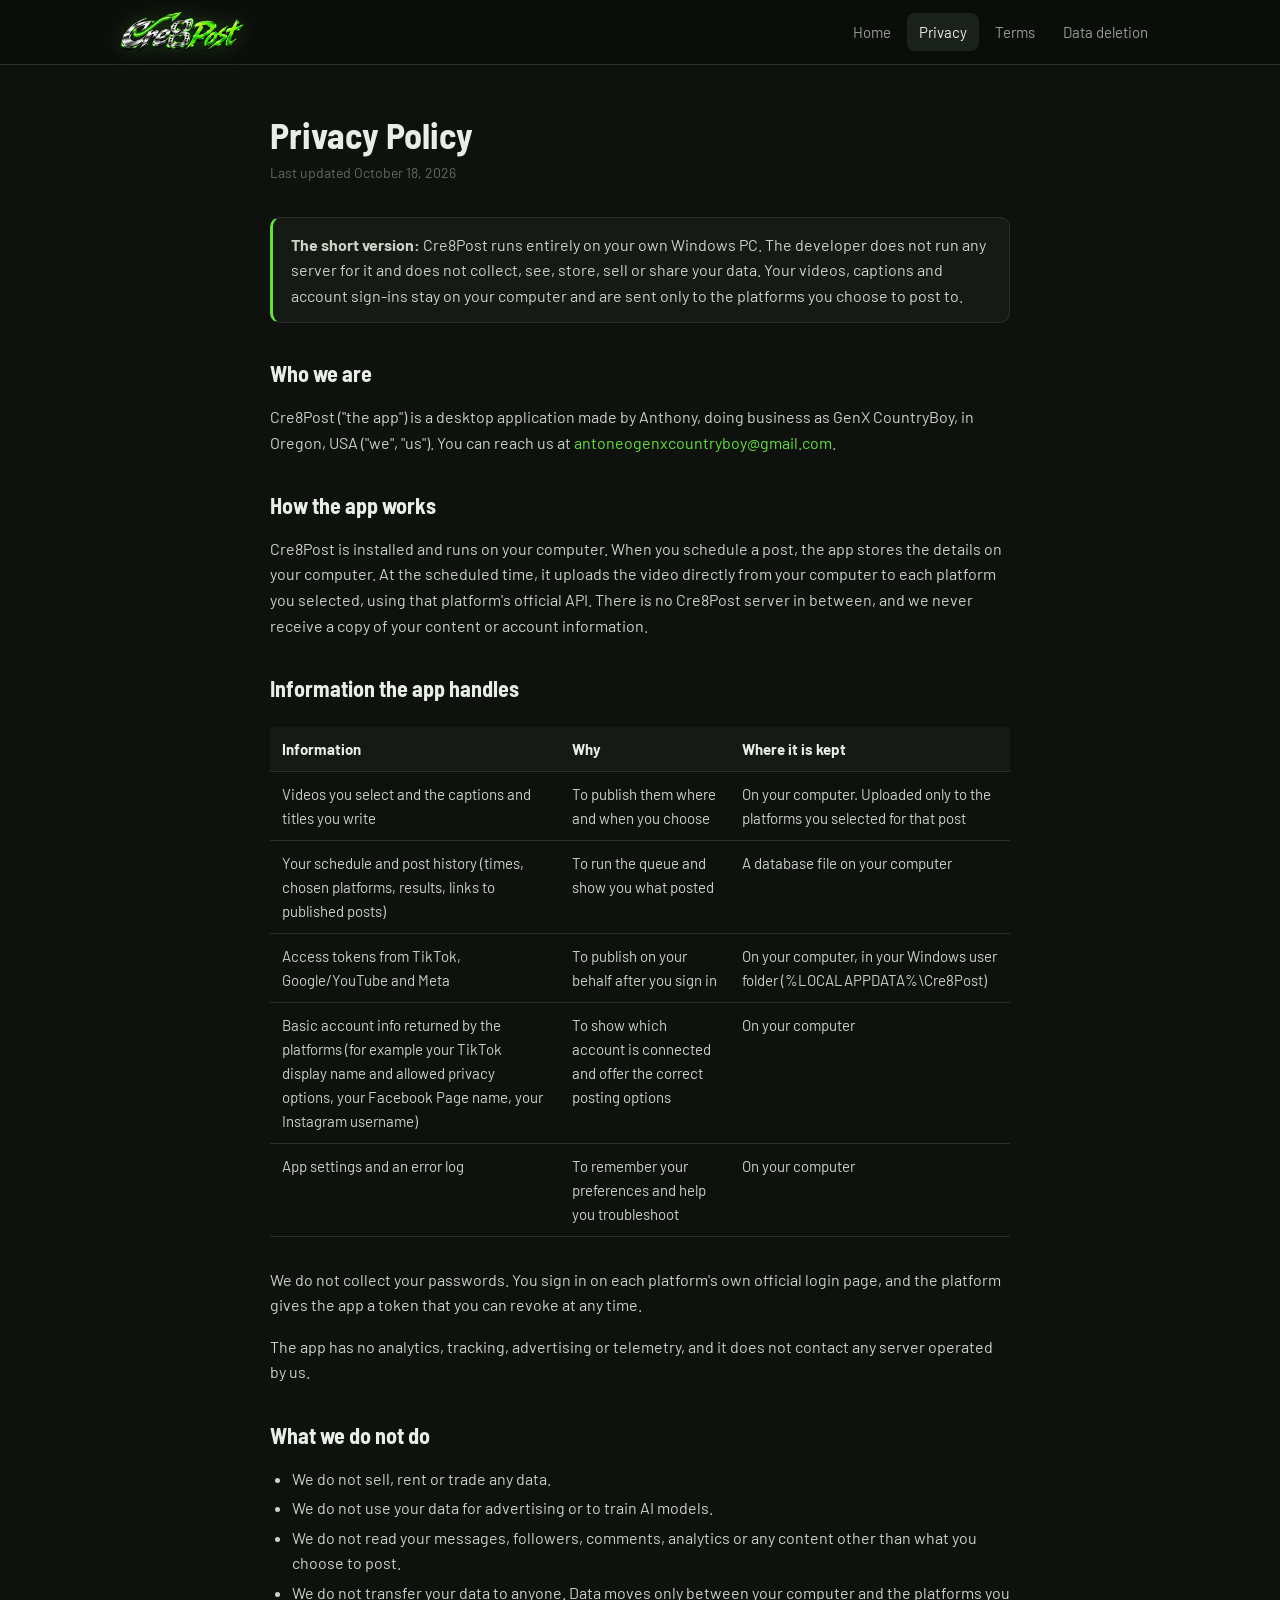
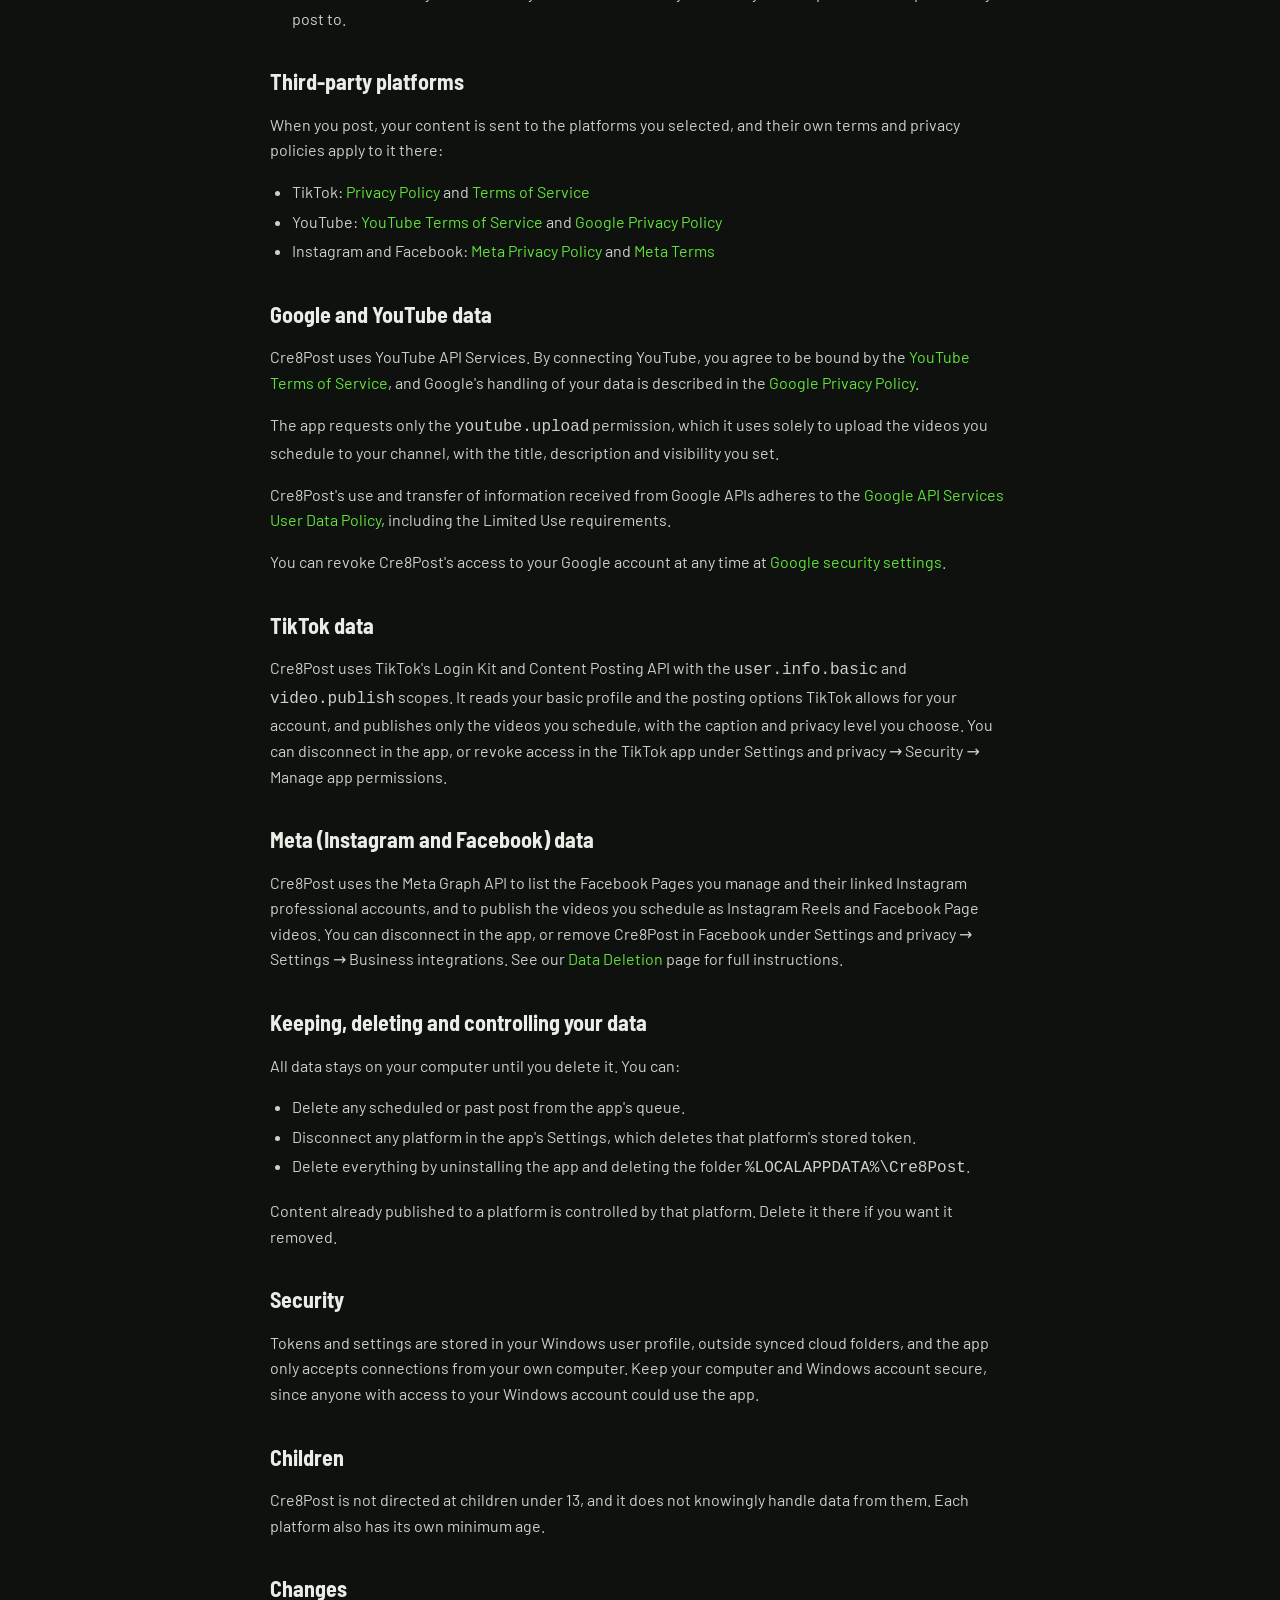
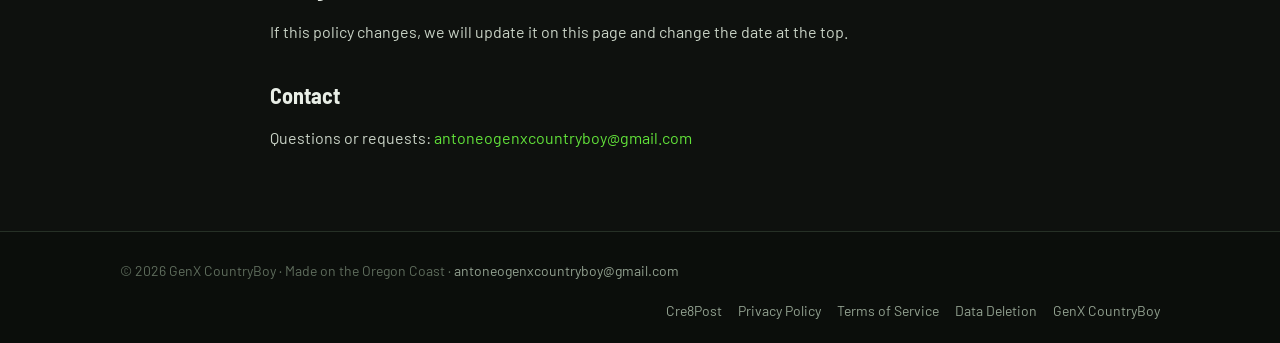
==== cre8post/privacy.html @ 939ba69d "Add GenX CountryBoy hub and Cre8Post site (home, privacy, terms, data deletion) Co-Authored-By: Clau" ====
<!doctype html>
<html lang="en">
<head>
<meta charset="utf-8">
<meta name="viewport" content="width=device-width, initial-scale=1">
<title>Privacy Policy · Cre8Post</title>
<meta name="description" content="How Cre8Post handles your data.">
<meta name="theme-color" content="#0E110E">
<link rel="icon" href="img/icon-32.png"><link rel="apple-touch-icon" href="img/icon-180.png">
<link rel="preconnect" href="https://fonts.googleapis.com"><link rel="preconnect" href="https://fonts.gstatic.com" crossorigin><link href="https://fonts.googleapis.com/css2?family=Barlow:wght@400;600&family=Barlow+Semi+Condensed:wght@600;700&display=swap" rel="stylesheet">
<link rel="stylesheet" href="../site.css">
</head>
<body>
<header class="top"><div class="wrap">
  <a class="brand" href="./"><img src="img/wordmark.png" alt="Cre8Post"></a>
  <nav>
    <a href="./" class="">Home</a>
    <a href="privacy.html" class="on">Privacy</a>
    <a href="terms.html" class="">Terms</a>
    <a href="data-deletion.html" class="">Data deletion</a>
  </nav>
</div></header>

<main class="doc"><div class="wrap">
<h1>Privacy Policy</h1>
<p class="meta">Last updated October 18, 2026</p>

<div class="box"><p><b>The short version:</b> Cre8Post runs entirely on your own Windows PC. The developer does not run any server for it and does not collect, see, store, sell or share your data. Your videos, captions and account sign-ins stay on your computer and are sent only to the platforms you choose to post to.</p></div>

<h2>Who we are</h2>
<p>Cre8Post ("the app") is a desktop application made by Anthony, doing business as GenX CountryBoy, in Oregon, USA ("we", "us"). You can reach us at <a href="mailto:antoneogenxcountryboy@gmail.com">antoneogenxcountryboy@gmail.com</a>.</p>

<h2>How the app works</h2>
<p>Cre8Post is installed and runs on your computer. When you schedule a post, the app stores the details on your computer. At the scheduled time, it uploads the video directly from your computer to each platform you selected, using that platform's official API. There is no Cre8Post server in between, and we never receive a copy of your content or account information.</p>

<h2>Information the app handles</h2>
<div class="tablewrap"><table>
<tr><th>Information</th><th>Why</th><th>Where it is kept</th></tr>
<tr><td>Videos you select and the captions and titles you write</td><td>To publish them where and when you choose</td><td>On your computer. Uploaded only to the platforms you selected for that post</td></tr>
<tr><td>Your schedule and post history (times, chosen platforms, results, links to published posts)</td><td>To run the queue and show you what posted</td><td>A database file on your computer</td></tr>
<tr><td>Access tokens from TikTok, Google/YouTube and Meta</td><td>To publish on your behalf after you sign in</td><td>On your computer, in your Windows user folder (%LOCALAPPDATA%\Cre8Post)</td></tr>
<tr><td>Basic account info returned by the platforms (for example your TikTok display name and allowed privacy options, your Facebook Page name, your Instagram username)</td><td>To show which account is connected and offer the correct posting options</td><td>On your computer</td></tr>
<tr><td>App settings and an error log</td><td>To remember your preferences and help you troubleshoot</td><td>On your computer</td></tr>
</table></div>
<p>We do not collect your passwords. You sign in on each platform's own official login page, and the platform gives the app a token that you can revoke at any time.</p>
<p>The app has no analytics, tracking, advertising or telemetry, and it does not contact any server operated by us.</p>

<h2>What we do not do</h2>
<ul>
<li>We do not sell, rent or trade any data.</li>
<li>We do not use your data for advertising or to train AI models.</li>
<li>We do not read your messages, followers, comments, analytics or any content other than what you choose to post.</li>
<li>We do not transfer your data to anyone. Data moves only between your computer and the platforms you post to.</li>
</ul>

<h2>Third-party platforms</h2>
<p>When you post, your content is sent to the platforms you selected, and their own terms and privacy policies apply to it there:</p>
<ul>
<li>TikTok: <a href="https://www.tiktok.com/legal/privacy-policy">Privacy Policy</a> and <a href="https://www.tiktok.com/legal/terms-of-service">Terms of Service</a></li>
<li>YouTube: <a href="https://www.youtube.com/t/terms">YouTube Terms of Service</a> and <a href="https://policies.google.com/privacy">Google Privacy Policy</a></li>
<li>Instagram and Facebook: <a href="https://www.facebook.com/privacy/policy/">Meta Privacy Policy</a> and <a href="https://www.facebook.com/terms.php">Meta Terms</a></li>
</ul>

<h2>Google and YouTube data</h2>
<p>Cre8Post uses YouTube API Services. By connecting YouTube, you agree to be bound by the <a href="https://www.youtube.com/t/terms">YouTube Terms of Service</a>, and Google's handling of your data is described in the <a href="https://policies.google.com/privacy">Google Privacy Policy</a>.</p>
<p>The app requests only the <code>youtube.upload</code> permission, which it uses solely to upload the videos you schedule to your channel, with the title, description and visibility you set.</p>
<p>Cre8Post's use and transfer of information received from Google APIs adheres to the <a href="https://developers.google.com/terms/api-services-user-data-policy">Google API Services User Data Policy</a>, including the Limited Use requirements.</p>
<p>You can revoke Cre8Post's access to your Google account at any time at <a href="https://security.google.com/settings/security/permissions">Google security settings</a>.</p>

<h2>TikTok data</h2>
<p>Cre8Post uses TikTok's Login Kit and Content Posting API with the <code>user.info.basic</code> and <code>video.publish</code> scopes. It reads your basic profile and the posting options TikTok allows for your account, and publishes only the videos you schedule, with the caption and privacy level you choose. You can disconnect in the app, or revoke access in the TikTok app under Settings and privacy → Security → Manage app permissions.</p>

<h2>Meta (Instagram and Facebook) data</h2>
<p>Cre8Post uses the Meta Graph API to list the Facebook Pages you manage and their linked Instagram professional accounts, and to publish the videos you schedule as Instagram Reels and Facebook Page videos. You can disconnect in the app, or remove Cre8Post in Facebook under Settings and privacy → Settings → Business integrations. See our <a href="data-deletion.html">Data Deletion</a> page for full instructions.</p>

<h2>Keeping, deleting and controlling your data</h2>
<p>All data stays on your computer until you delete it. You can:</p>
<ul>
<li>Delete any scheduled or past post from the app's queue.</li>
<li>Disconnect any platform in the app's Settings, which deletes that platform's stored token.</li>
<li>Delete everything by uninstalling the app and deleting the folder <code>%LOCALAPPDATA%\Cre8Post</code>.</li>
</ul>
<p>Content already published to a platform is controlled by that platform. Delete it there if you want it removed.</p>

<h2>Security</h2>
<p>Tokens and settings are stored in your Windows user profile, outside synced cloud folders, and the app only accepts connections from your own computer. Keep your computer and Windows account secure, since anyone with access to your Windows account could use the app.</p>

<h2>Children</h2>
<p>Cre8Post is not directed at children under 13, and it does not knowingly handle data from them. Each platform also has its own minimum age.</p>

<h2>Changes</h2>
<p>If this policy changes, we will update it on this page and change the date at the top.</p>

<h2>Contact</h2>
<p>Questions or requests: <a href="mailto:antoneogenxcountryboy@gmail.com">antoneogenxcountryboy@gmail.com</a></p>
</div></main>
<footer><div class="wrap">
  <span>© 2026 GenX CountryBoy · Made on the Oregon Coast · <a href="mailto:antoneogenxcountryboy@gmail.com">antoneogenxcountryboy@gmail.com</a></span>
    <nav><a href="./">Cre8Post</a><a href="privacy.html">Privacy Policy</a><a href="terms.html">Terms of Service</a><a href="data-deletion.html">Data Deletion</a><a href="../">GenX CountryBoy</a></nav>
</div></footer>
</body>
</html>
---- site.css ----
/* GenX CountryBoy / Cre8Post site. Same palette as the Cre8Edits and Cre8Post apps. */
:root {
  --bg: #0E110E; --bg2: #0b0e0b; --panel: #151a15; --panel2: #1b221b;
  --line: #263026; --line2: #334033;
  --text: #e8eee6; --muted: #93a291; --faint: #5f6d5d;
  --accent: #62e33a; --accent-ink: #0b1a07; --accent-soft: rgba(98,227,58,.12);
  --head: "Bahnschrift", "Barlow Semi Condensed", "Segoe UI", system-ui, sans-serif;
  --body: "Segoe UI Variable Text", "Segoe UI", "Barlow", system-ui, -apple-system, sans-serif;
  --wrap: 1080px;
}
* { box-sizing: border-box; }
html { scroll-behavior: smooth; }
body { margin: 0; background: var(--bg); color: var(--text); font: 16px/1.6 var(--body); }
a { color: var(--accent); text-decoration: none; }
a:hover { text-decoration: underline; }
img { max-width: 100%; display: block; }
.wrap { max-width: var(--wrap); margin: 0 auto; padding: 0 20px; }

/* top bar */
.top { position: sticky; top: 0; z-index: 10; background: rgba(11,14,11,.92); backdrop-filter: blur(8px); border-bottom: 1px solid var(--line); }
.top .wrap { display: flex; align-items: center; gap: 18px; height: 64px; }
.top .brand img { height: 42px; width: auto; filter: drop-shadow(0 0 10px rgba(98,227,58,.18)); }
.top nav { margin-left: auto; display: flex; gap: 4px; flex-wrap: wrap; }
.top nav a { color: var(--muted); padding: 7px 12px; border-radius: 8px; font-size: 15px; }
.top nav a:hover, .top nav a.on { color: var(--text); background: var(--panel2); text-decoration: none; }

/* hero */
.hero { padding: 64px 0 40px; text-align: center; background: radial-gradient(ellipse at 50% 0%, rgba(98,227,58,.10), transparent 60%); }
.hero .mark { width: min(620px, 92%); margin: 0 auto 18px; filter: drop-shadow(0 0 24px rgba(98,227,58,.22)); }
.hero h1 { font: 700 clamp(28px, 4.4vw, 44px)/1.15 var(--head); margin: 0 0 14px; letter-spacing: .3px; }
.hero h1 em { font-style: normal; color: var(--accent); }
.hero p.lead { color: var(--muted); font-size: 19px; max-width: 640px; margin: 0 auto 26px; }
.btns { display: flex; gap: 10px; justify-content: center; flex-wrap: wrap; }
.btn { display: inline-flex; align-items: center; gap: 8px; padding: 12px 20px; border-radius: 10px; font-weight: 650; border: 1px solid var(--line2); background: var(--panel2); color: var(--text); }
.btn:hover { text-decoration: none; background: #222b22; }
.btn.primary { background: var(--accent); border-color: var(--accent); color: var(--accent-ink); }
.btn.primary:hover { filter: brightness(1.07); background: var(--accent); }

.shot { margin: 44px auto 0; max-width: 980px; border: 1px solid var(--line2); border-radius: 14px; overflow: hidden; box-shadow: 0 0 0 1px rgba(98,227,58,.08), 0 30px 80px rgba(0,0,0,.55), 0 0 60px rgba(98,227,58,.08); }

/* sections */
section { padding: 56px 0; border-top: 1px solid var(--line); }
section h2 { font: 700 30px/1.2 var(--head); margin: 0 0 8px; }
section h2 + p { color: var(--muted); margin: 0 0 28px; max-width: 680px; }
.grid { display: grid; grid-template-columns: repeat(auto-fit, minmax(240px, 1fr)); gap: 14px; }
.card { background: var(--panel); border: 1px solid var(--line); border-radius: 14px; padding: 20px; }
.card h3 { font: 650 18px/1.3 var(--head); margin: 0 0 6px; }
.card p { color: var(--muted); margin: 0; font-size: 15px; }
.card .ic { width: 34px; height: 34px; border-radius: 9px; background: var(--accent-soft); color: var(--accent); display: grid; place-items: center; margin-bottom: 12px; font-weight: 800; }
.steps { counter-reset: s; display: grid; gap: 12px; }
.steps li { list-style: none; counter-increment: s; background: var(--panel); border: 1px solid var(--line); border-radius: 12px; padding: 16px 18px 16px 62px; position: relative; color: var(--muted); }
.steps li b { color: var(--text); }
.steps li::before { content: counter(s); position: absolute; left: 16px; top: 14px; width: 32px; height: 32px; border-radius: 50%; background: var(--accent); color: var(--accent-ink); font: 800 16px/32px var(--head); text-align: center; }
.plats { display: flex; gap: 10px; flex-wrap: wrap; }
.plat { display: inline-flex; align-items: center; gap: 9px; padding: 10px 16px; border-radius: 999px; background: var(--panel2); border: 1px solid var(--line2); font-weight: 600; }
.plat i { width: 10px; height: 10px; border-radius: 50%; }

/* legal pages */
.doc { padding: 48px 0 64px; }
.doc .wrap { max-width: 780px; }
.doc h1 { font: 700 36px/1.2 var(--head); margin: 0 0 6px; }
.doc .meta { color: var(--faint); margin: 0 0 32px; font-size: 14px; }
.doc h2 { font: 650 22px/1.3 var(--head); margin: 36px 0 10px; color: var(--text); }
.doc h3 { font: 650 17px/1.3 var(--head); margin: 22px 0 6px; }
.doc p, .doc li { color: #c9d3c6; }
.doc ul { padding-left: 22px; }
.doc li { margin: 4px 0; }
.doc .box { background: var(--panel); border: 1px solid var(--line); border-left: 3px solid var(--accent); border-radius: 10px; padding: 14px 18px; margin: 18px 0; }
.doc .box p { margin: 0; }
.doc table { width: 100%; border-collapse: collapse; margin: 14px 0; font-size: 15px; }
.doc th, .doc td { text-align: left; padding: 10px 12px; border-bottom: 1px solid var(--line); vertical-align: top; color: #c9d3c6; }
.doc th { color: var(--text); font-weight: 650; background: var(--panel); }
.doc .tablewrap { overflow-x: auto; }

/* footer */
footer { border-top: 1px solid var(--line); background: var(--bg2); padding: 28px 0; color: var(--faint); font-size: 14px; }
footer .wrap { display: flex; gap: 18px; flex-wrap: wrap; align-items: center; }
footer nav { display: flex; gap: 16px; flex-wrap: wrap; margin-left: auto; }
footer a { color: var(--muted); }

/* hub page */
.hub { min-height: calc(100vh - 140px); display: grid; place-items: center; text-align: center; padding: 48px 0; background: radial-gradient(ellipse at 50% 30%, rgba(98,227,58,.10), transparent 60%); }
.hub .gxc { width: 220px; margin: 0 auto 18px; filter: drop-shadow(0 0 24px rgba(98,227,58,.25)); }
.hub h1 { font: 700 40px/1.1 var(--head); margin: 0 0 8px; }
.hub p { color: var(--muted); margin: 0 0 30px; }
.apps { display: grid; grid-template-columns: repeat(auto-fit, minmax(260px, 1fr)); gap: 14px; max-width: 640px; margin: 0 auto; text-align: left; }
.app { display: flex; gap: 14px; align-items: center; background: var(--panel); border: 1px solid var(--line); border-radius: 14px; padding: 16px; color: var(--text); }
.app:hover { border-color: var(--accent); text-decoration: none; }
.app img { width: 54px; height: 54px; border-radius: 12px; }
.app b { display: block; font: 700 18px/1.2 var(--head); }
.app span { color: var(--muted); font-size: 14px; }
.app.soon { opacity: .6; pointer-events: none; }

@media (max-width: 640px) {
  .top .wrap { height: auto; padding-top: 10px; padding-bottom: 10px; flex-wrap: wrap; }
  .top nav { margin-left: 0; }
  .hero { padding-top: 40px; }
  footer nav { margin-left: 0; }
}
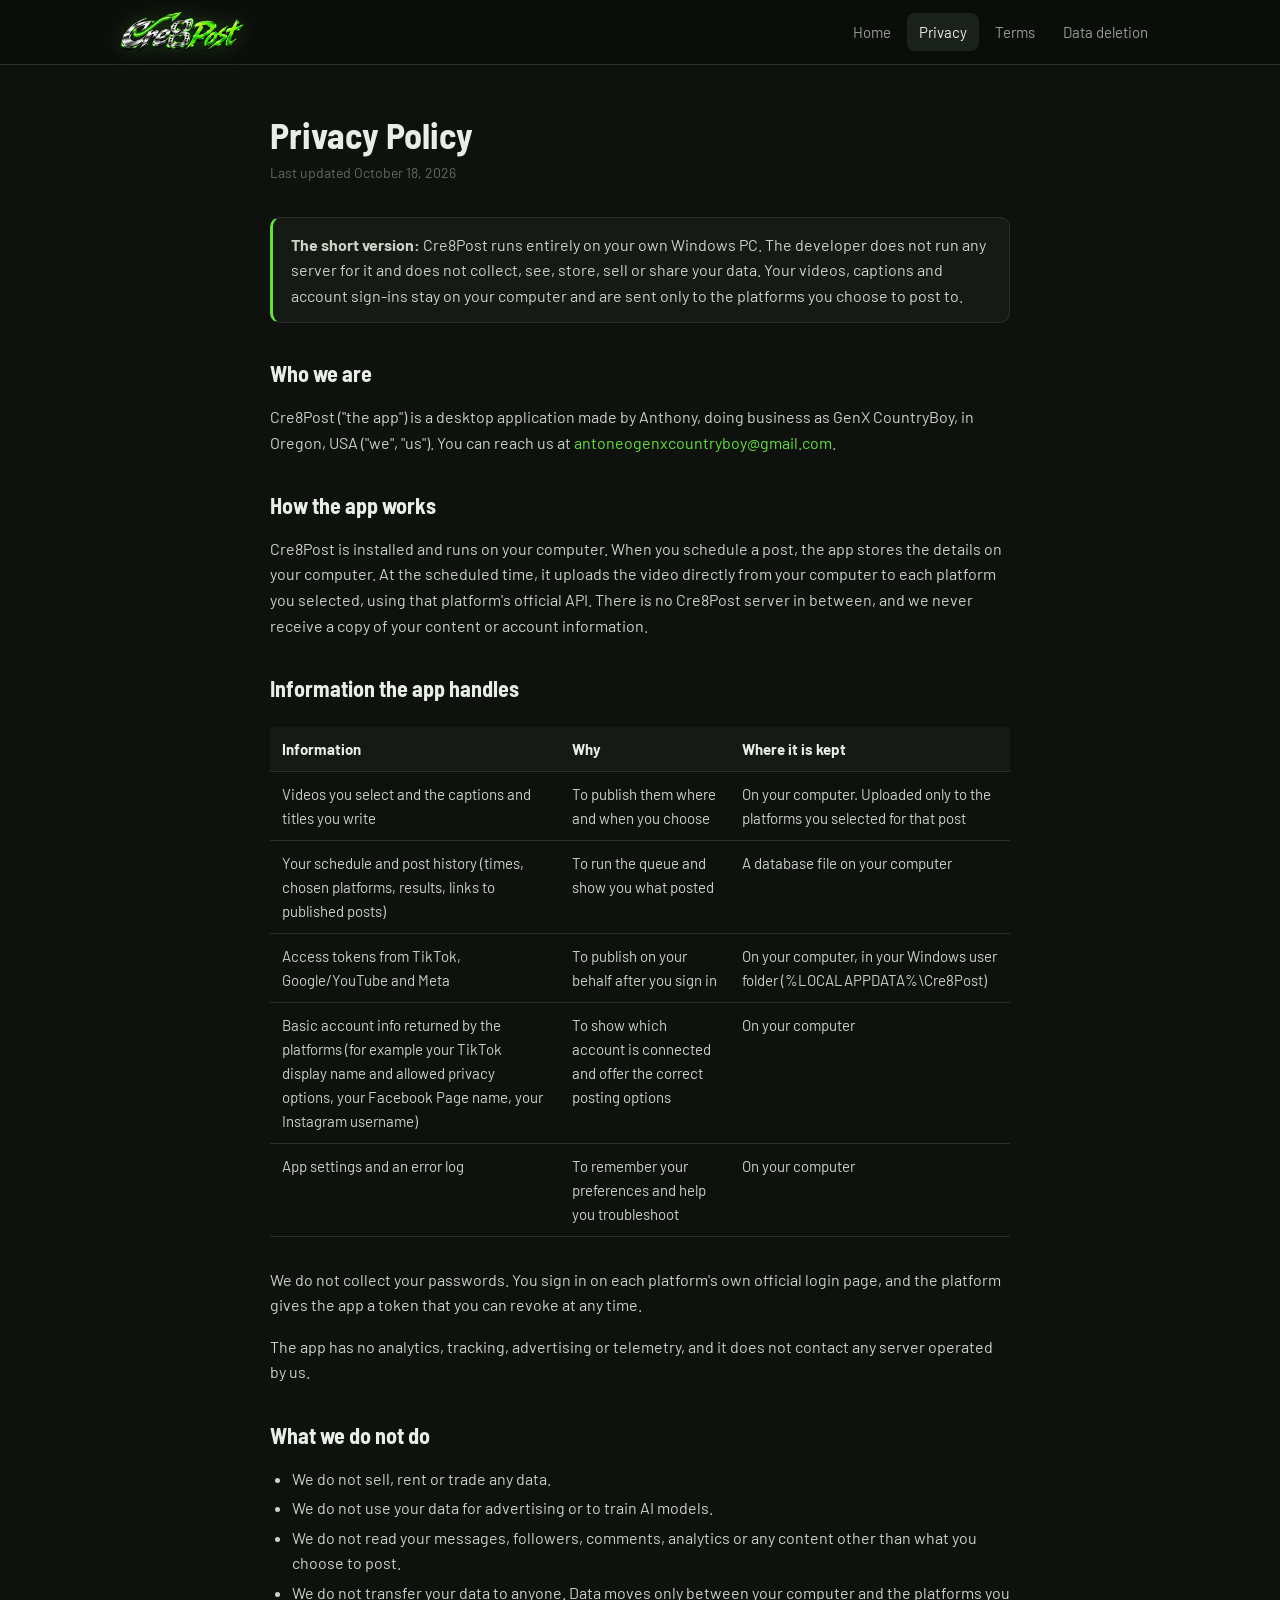
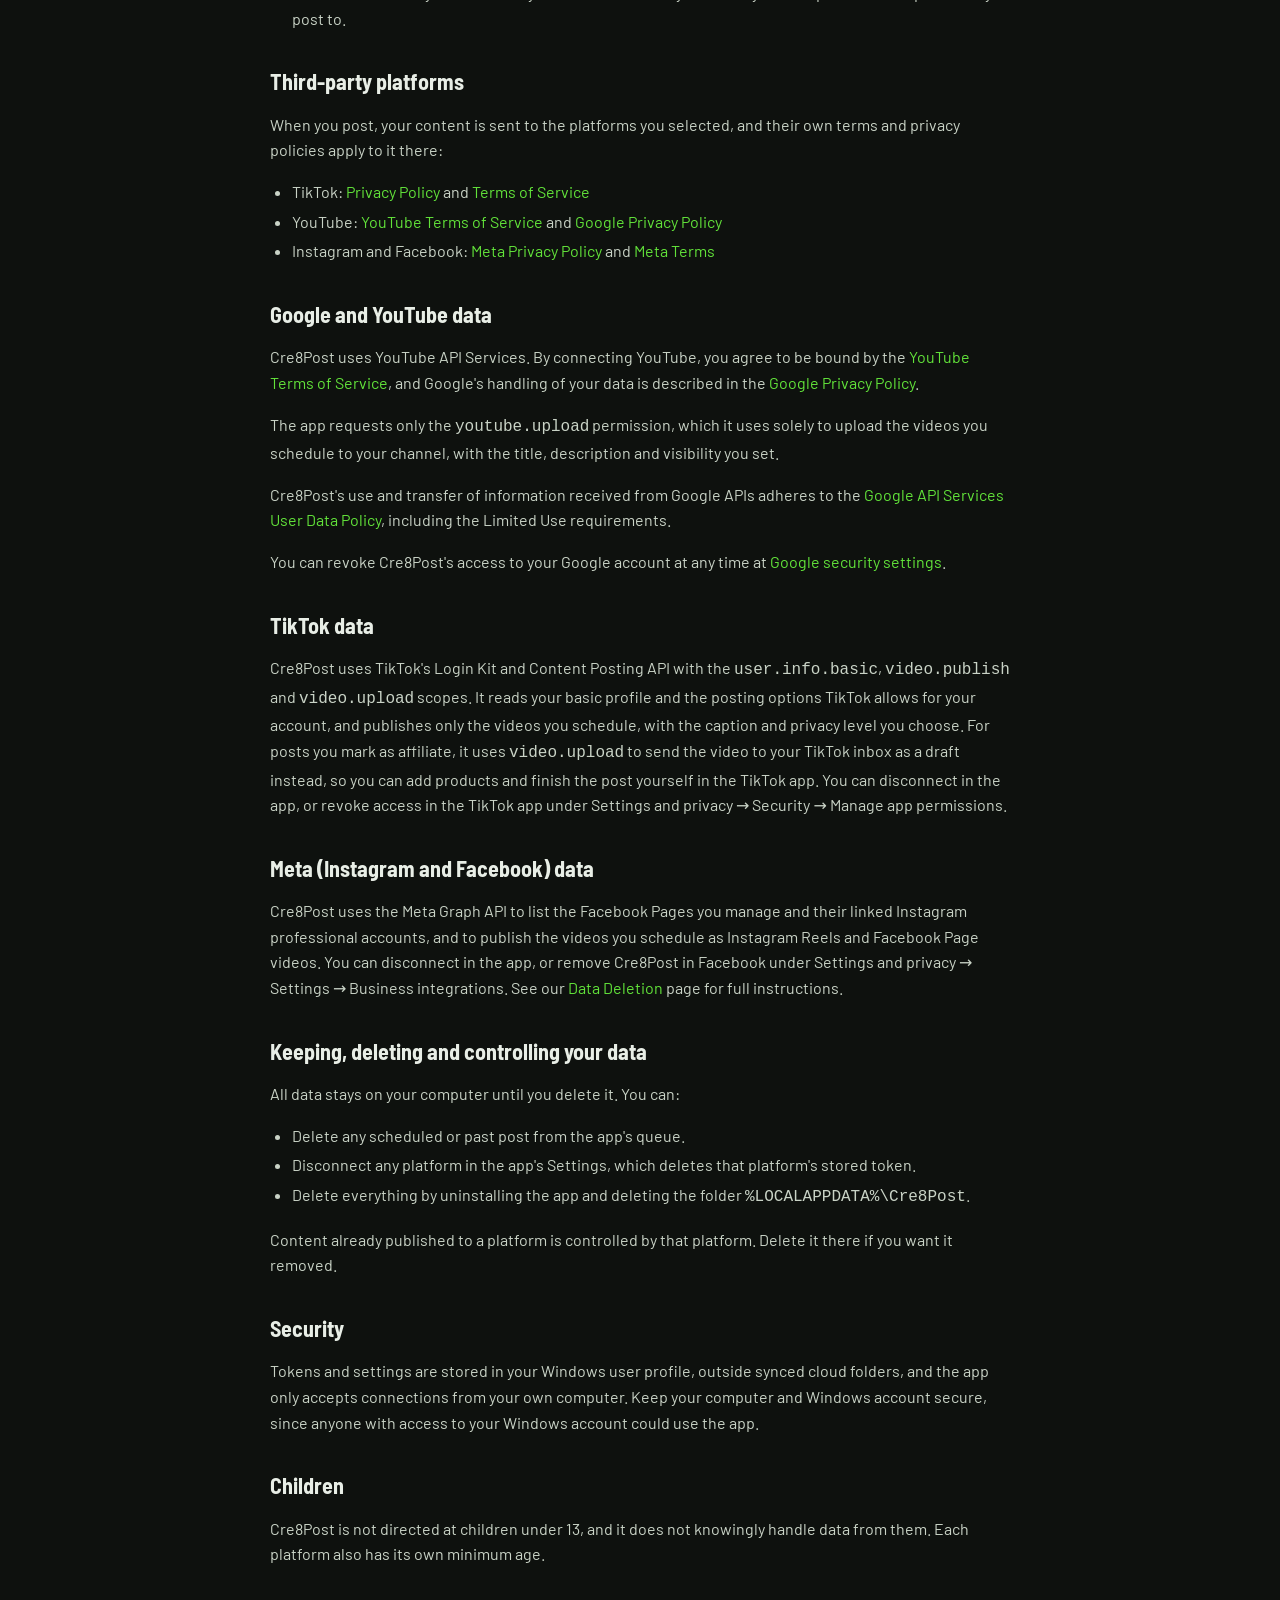
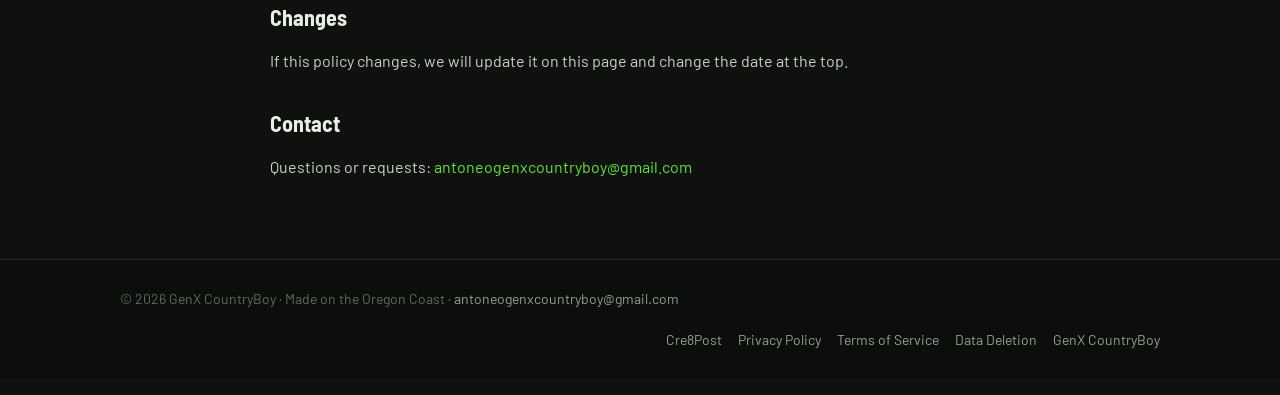
==== commit a5b67076: "Cre8Post: document affiliate drafts and the TikTok video.upload scope Co-Authored-By: Claude Opus 5." ====
--- a/cre8post/privacy.html
+++ b/cre8post/privacy.html
@@ -68,7 +68,7 @@
 <p>You can revoke Cre8Post's access to your Google account at any time at <a href="https://security.google.com/settings/security/permissions">Google security settings</a>.</p>
 
 <h2>TikTok data</h2>
-<p>Cre8Post uses TikTok's Login Kit and Content Posting API with the <code>user.info.basic</code> and <code>video.publish</code> scopes. It reads your basic profile and the posting options TikTok allows for your account, and publishes only the videos you schedule, with the caption and privacy level you choose. You can disconnect in the app, or revoke access in the TikTok app under Settings and privacy → Security → Manage app permissions.</p>
+<p>Cre8Post uses TikTok's Login Kit and Content Posting API with the <code>user.info.basic</code>, <code>video.publish</code> and <code>video.upload</code> scopes. It reads your basic profile and the posting options TikTok allows for your account, and publishes only the videos you schedule, with the caption and privacy level you choose. For posts you mark as affiliate, it uses <code>video.upload</code> to send the video to your TikTok inbox as a draft instead, so you can add products and finish the post yourself in the TikTok app. You can disconnect in the app, or revoke access in the TikTok app under Settings and privacy → Security → Manage app permissions.</p>
 
 <h2>Meta (Instagram and Facebook) data</h2>
 <p>Cre8Post uses the Meta Graph API to list the Facebook Pages you manage and their linked Instagram professional accounts, and to publish the videos you schedule as Instagram Reels and Facebook Page videos. You can disconnect in the app, or remove Cre8Post in Facebook under Settings and privacy → Settings → Business integrations. See our <a href="data-deletion.html">Data Deletion</a> page for full instructions.</p>
